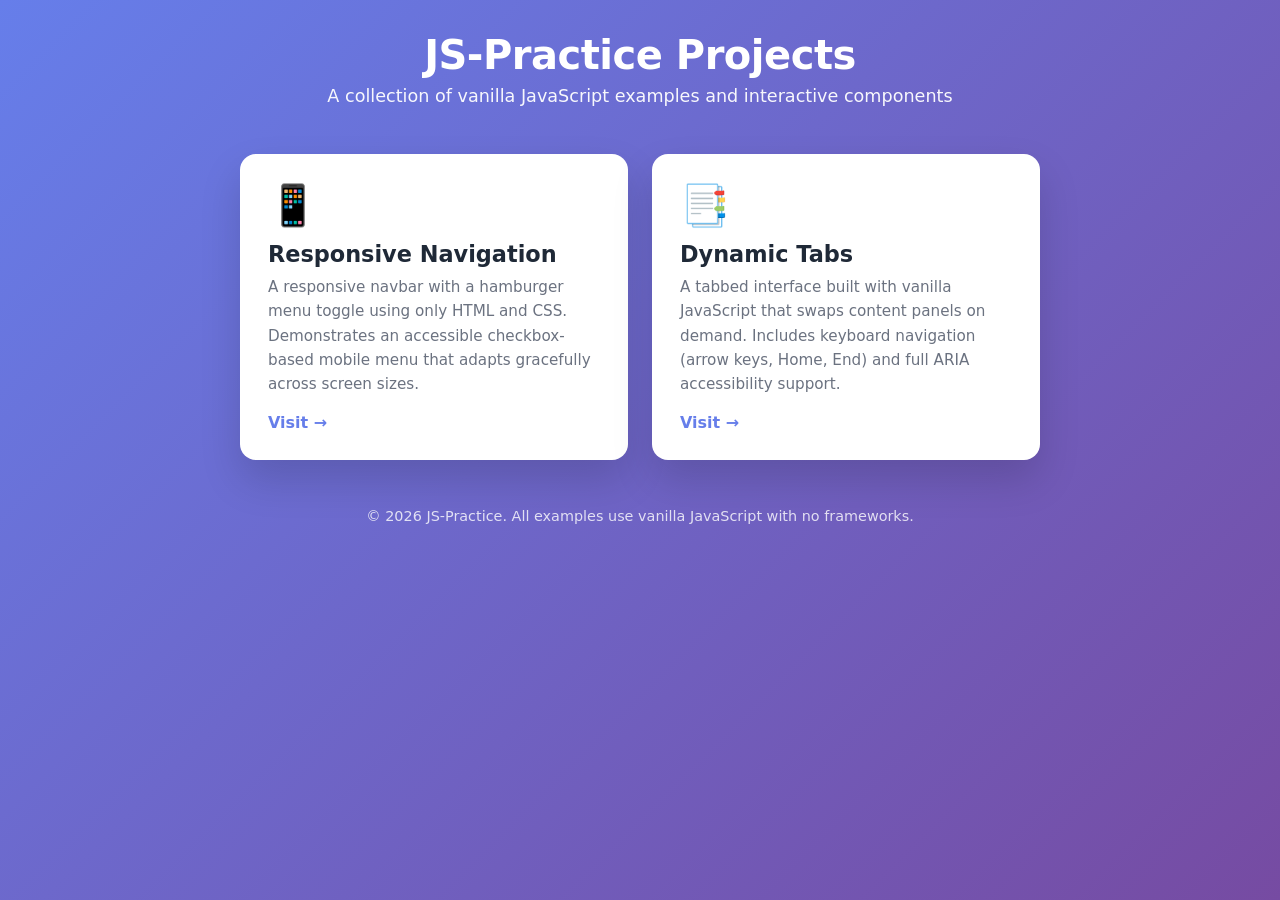
==== index.html @ fa114cfe "Added new snippets with readme file" ====
<!DOCTYPE html>
<html lang="en">
	<head>
		<meta charset="UTF-8" />
		<meta name="viewport" content="width=device-width, initial-scale=1" />
		<title>JS-Practice Projects</title>
		<style>
			* {
				box-sizing: border-box;
			}

			body {
				margin: 0;
				padding: 2rem 1rem;
				font-family: ui-sans-serif, system-ui, -apple-system, Segoe UI, Roboto,
					Helvetica, Arial, sans-serif;
				background: linear-gradient(135deg, #667eea 0%, #764ba2 100%);
				min-height: 100vh;
			}

			.container {
				max-width: 800px;
				margin: 0 auto;
			}

			header {
				text-align: center;
				color: white;
				margin-bottom: 3rem;
			}

			header h1 {
				margin: 0 0 0.5rem;
				font-size: 2.5rem;
				letter-spacing: -0.5px;
			}

			header p {
				margin: 0;
				font-size: 1.1rem;
				opacity: 0.95;
			}

			.projects-grid {
				display: grid;
				grid-template-columns: repeat(auto-fit, minmax(300px, 1fr));
				gap: 1.5rem;
			}

			.project-card {
				background: white;
				border-radius: 16px;
				padding: 1.75rem;
				box-shadow: 0 20px 40px rgba(0, 0, 0, 0.15);
				transition: transform 0.3s ease, box-shadow 0.3s ease;
				text-decoration: none;
				color: inherit;
			}

			.project-card:hover {
				transform: translateY(-8px);
				box-shadow: 0 30px 50px rgba(0, 0, 0, 0.25);
			}

			.project-icon {
				font-size: 2.5rem;
				margin-bottom: 0.75rem;
			}

			.project-card h2 {
				margin: 0 0 0.5rem;
				font-size: 1.4rem;
				color: #1f2937;
			}

			.project-card p {
				margin: 0;
				color: #6b7280;
				line-height: 1.6;
				font-size: 0.95rem;
			}

			.project-link {
				display: inline-block;
				margin-top: 1rem;
				color: #667eea;
				font-weight: 600;
				text-decoration: none;
				transition: color 0.2s ease;
			}

			.project-link:hover {
				color: #764ba2;
				text-decoration: underline;
			}

			footer {
				text-align: center;
				margin-top: 3rem;
				color: white;
				opacity: 0.8;
				font-size: 0.9rem;
			}

			@media (max-width: 640px) {
				header h1 {
					font-size: 1.8rem;
				}

				.project-card {
					padding: 1.25rem;
				}
			}
		</style>
	</head>
	<body>
		<div class="container">
			<header>
				<h1>JS-Practice Projects</h1>
				<p>A collection of vanilla JavaScript examples and interactive components</p>
			</header>

			<div class="projects-grid">
				<a href="Res-nav.html" class="project-card">
					<div class="project-icon">📱</div>
					<h2>Responsive Navigation</h2>
					<p>
						A responsive navbar with a hamburger menu toggle using only HTML
						and CSS. Demonstrates an accessible checkbox-based mobile menu
						that adapts gracefully across screen sizes.
					</p>
					<span class="project-link">Visit →</span>
				</a>

				<a href="dynamic-tabs.html" class="project-card">
					<div class="project-icon">📑</div>
					<h2>Dynamic Tabs</h2>
					<p>
						A tabbed interface built with vanilla JavaScript that swaps content
						panels on demand. Includes keyboard navigation (arrow keys, Home,
						End) and full ARIA accessibility support.
					</p>
					<span class="project-link">Visit →</span>
				</a>
			</div>

			<footer>
				<p>&copy; 2026 JS-Practice. All examples use vanilla JavaScript with no frameworks.</p>
			</footer>
		</div>
	</body>
</html>
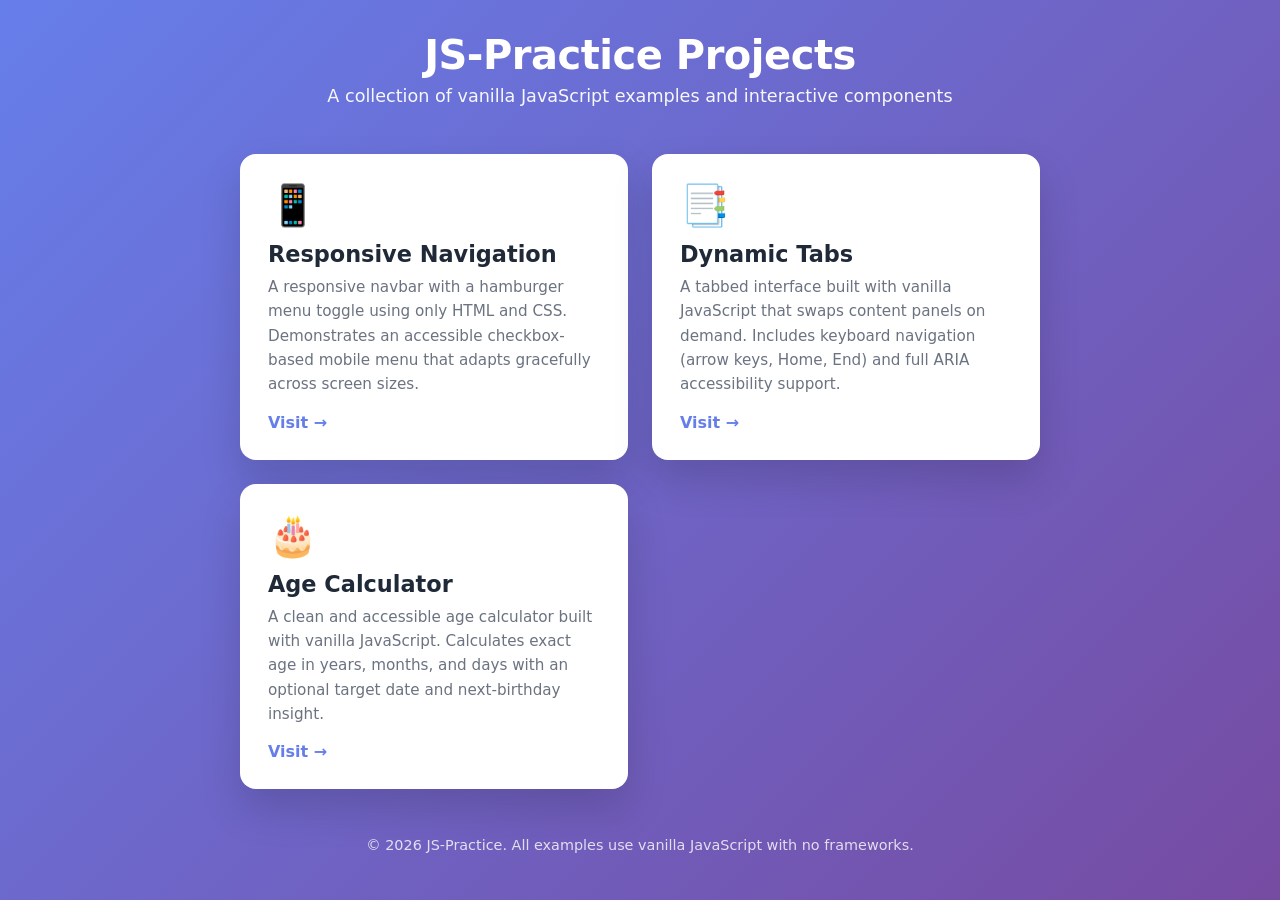
==== commit caf12467: "Age calculator added" ====
--- a/index.html
+++ b/index.html
@@ -142,6 +142,17 @@
 					</p>
 					<span class="project-link">Visit →</span>
 				</a>
+
+				<a href="age-calculator/index.html" class="project-card">
+					<div class="project-icon">🎂</div>
+					<h2>Age Calculator</h2>
+					<p>
+						A clean and accessible age calculator built with vanilla JavaScript.
+						Calculates exact age in years, months, and days with an optional
+						target date and next-birthday insight.
+					</p>
+					<span class="project-link">Visit →</span>
+				</a>
 			</div>
 
 			<footer>
